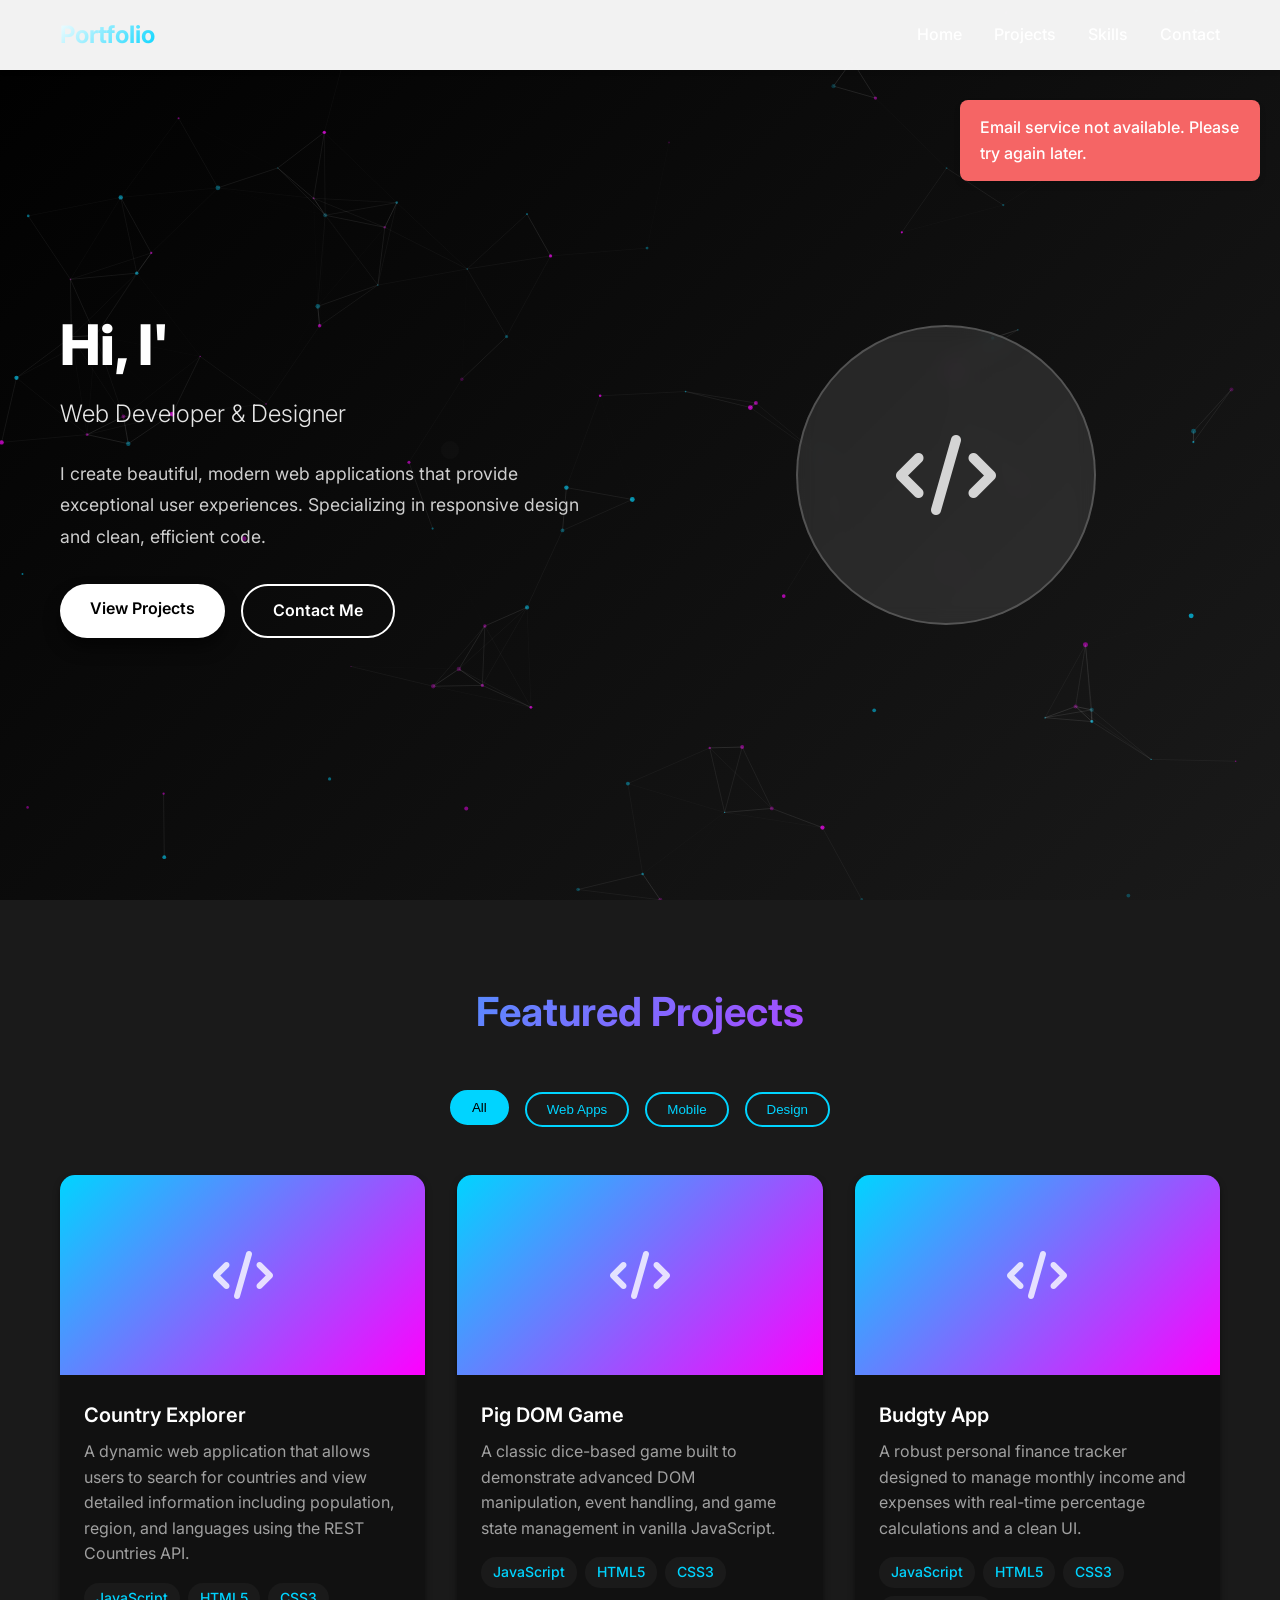
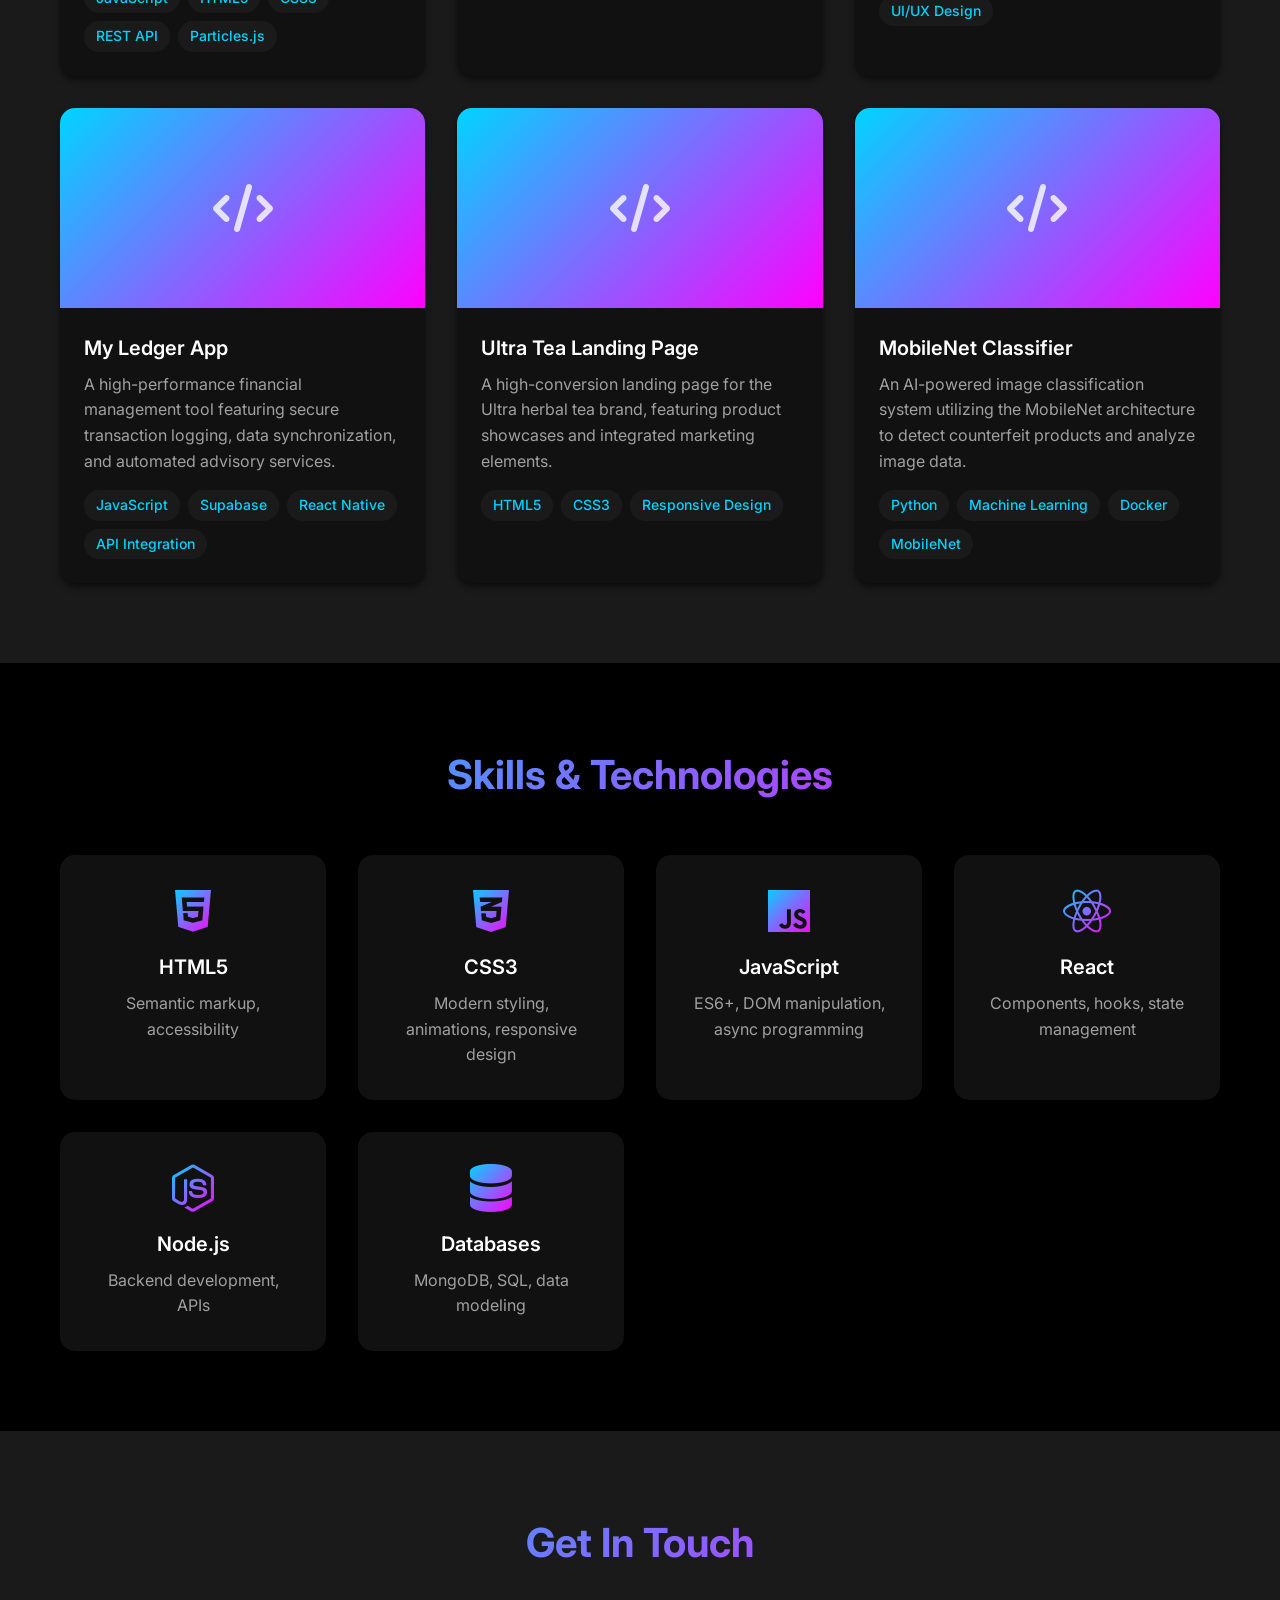
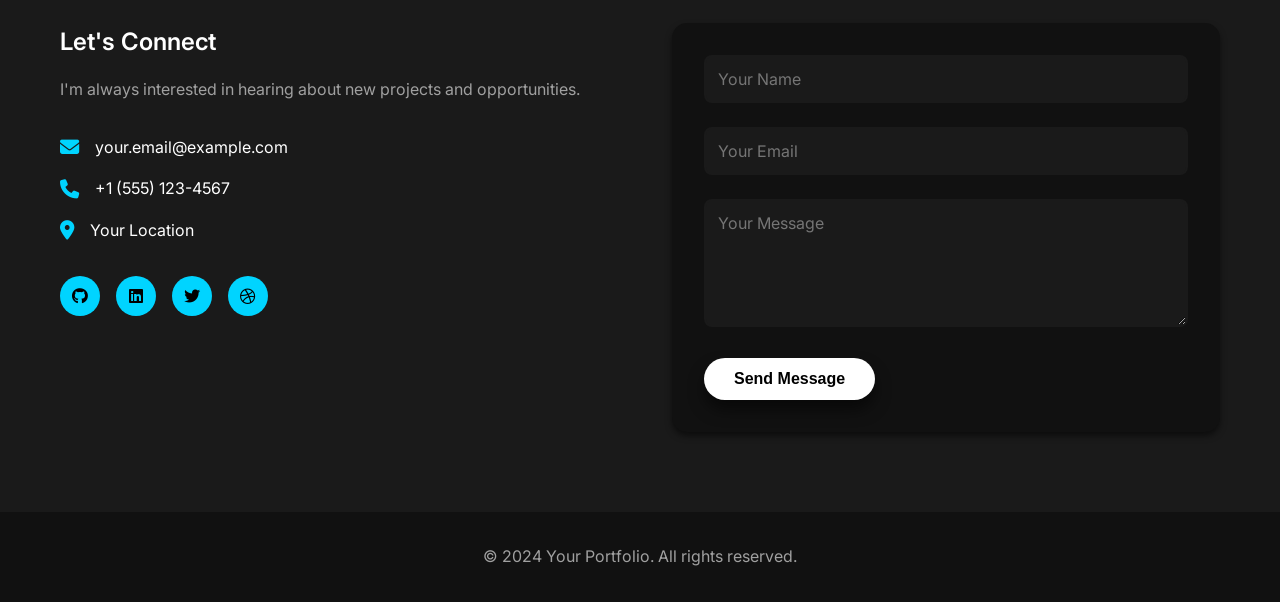
==== index.html @ 684f8b7b "Created my portfollio site" ====
<!DOCTYPE html>
<html lang="en">
<head>
    <meta charset="UTF-8">
    <meta name="viewport" content="width=device-width, initial-scale=1.0">
    <title>Portfolio - Web Developer</title>
    <link rel="stylesheet" href="styles.css">
    <link href="https://fonts.googleapis.com/css2?family=Inter:wght@300;400;500;600;700;800&display=swap" rel="stylesheet">
    <link rel="stylesheet" href="https://cdnjs.cloudflare.com/ajax/libs/font-awesome/6.4.0/css/all.min.css">
    <script type="text/javascript" src="https://cdn.jsdelivr.net/npm/@emailjs/browser@3/dist/email.min.js"></script>
</head>
<body>
    <!-- Navigation -->
    <nav class="navbar">
        <div class="nav-container">
            <div class="nav-logo">
                <h2>Portfolio</h2>
            </div>
            <ul class="nav-menu">
                <li class="nav-item">
                    <a href="#home" class="nav-link">Home</a>
                </li>
                <li class="nav-item">
                    <a href="#projects" class="nav-link">Projects</a>
                </li>
                <li class="nav-item">
                    <a href="#skills" class="nav-link">Skills</a>
                </li>
                <li class="nav-item">
                    <a href="#contact" class="nav-link">Contact</a>
                </li>
            </ul>
            <div class="nav-toggle" id="mobile-menu">
                <span class="bar"></span>
                <span class="bar"></span>
                <span class="bar"></span>
            </div>
        </div>
    </nav>

    <!-- Hero Section -->
    <section id="home" class="hero">
        <canvas id="particles-canvas"></canvas>
        <div class="hero-container">
            <div class="hero-content">
                <h1 class="hero-title">
                    Hi, I'm <span class="highlight">Your Name</span>
                </h1>
                <p class="hero-subtitle">Web Developer & Designer</p>
                <p class="hero-description">
                    I create beautiful, modern web applications that provide exceptional user experiences.
                    Specializing in responsive design and clean, efficient code.
                </p>
                <div class="hero-buttons">
                    <a href="#projects" class="btn btn-primary">View Projects</a>
                    <a href="#contact" class="btn btn-secondary">Contact Me</a>
                </div>
            </div>
            <div class="hero-image">
                <div class="hero-image-placeholder">
                    <i class="fas fa-code"></i>
                </div>
            </div>
        </div>
    </section>

    <!-- Projects Section -->
    <section id="projects" class="projects">
        <div class="container">
            <h2 class="section-title">Featured Projects</h2>
            <div class="project-filters">
                <button class="filter-btn active" data-filter="all">All</button>
                <button class="filter-btn" data-filter="web">Web Apps</button>
                <button class="filter-btn" data-filter="mobile">Mobile</button>
                <button class="filter-btn" data-filter="design">Design</button>
            </div>
            <div class="projects-grid" id="projects-grid">
                <!-- Projects will be dynamically added here -->
            </div>
        </div>
    </section>

    <!-- Skills Section -->
    <section id="skills" class="skills">
        <div class="container">
            <h2 class="section-title">Skills & Technologies</h2>
            <div class="skills-grid">
                <div class="skill-card">
                    <i class="fab fa-html5"></i>
                    <h3>HTML5</h3>
                    <p>Semantic markup, accessibility</p>
                </div>
                <div class="skill-card">
                    <i class="fab fa-css3-alt"></i>
                    <h3>CSS3</h3>
                    <p>Modern styling, animations, responsive design</p>
                </div>
                <div class="skill-card">
                    <i class="fab fa-js"></i>
                    <h3>JavaScript</h3>
                    <p>ES6+, DOM manipulation, async programming</p>
                </div>
                <div class="skill-card">
                    <i class="fab fa-react"></i>
                    <h3>React</h3>
                    <p>Components, hooks, state management</p>
                </div>
                <div class="skill-card">
                    <i class="fab fa-node-js"></i>
                    <h3>Node.js</h3>
                    <p>Backend development, APIs</p>
                </div>
                <div class="skill-card">
                    <i class="fas fa-database"></i>
                    <h3>Databases</h3>
                    <p>MongoDB, SQL, data modeling</p>
                </div>
            </div>
        </div>
    </section>

    <!-- Contact Section -->
    <section id="contact" class="contact">
        <div class="container">
            <h2 class="section-title">Get In Touch</h2>
            <div class="contact-content">
                <div class="contact-info">
                    <h3>Let's Connect</h3>
                    <p>I'm always interested in hearing about new projects and opportunities.</p>
                    <div class="contact-details">
                        <div class="contact-item">
                            <i class="fas fa-envelope"></i>
                            <span>your.email@example.com</span>
                        </div>
                        <div class="contact-item">
                            <i class="fas fa-phone"></i>
                            <span>+1 (555) 123-4567</span>
                        </div>
                        <div class="contact-item">
                            <i class="fas fa-map-marker-alt"></i>
                            <span>Your Location</span>
                        </div>
                    </div>
                    <div class="social-links">
                        <a href="#" class="social-link"><i class="fab fa-github"></i></a>
                        <a href="#" class="social-link"><i class="fab fa-linkedin"></i></a>
                        <a href="#" class="social-link"><i class="fab fa-twitter"></i></a>
                        <a href="#" class="social-link"><i class="fab fa-dribbble"></i></a>
                    </div>
                </div>
                <form class="contact-form" id="contact-form">
                    <div class="form-group">
                        <input type="text" id="name" name="user_name" placeholder="Your Name" required>
                    </div>
                    <div class="form-group">
                        <input type="email" id="email" name="user_email" placeholder="Your Email" required>
                    </div>
                    <div class="form-group">
                        <textarea id="message" name="message" placeholder="Your Message" rows="5" required></textarea>
                    </div>
                    <button type="submit" class="btn btn-primary">Send Message</button>
                </form>
            </div>
        </div>
    </section>

    <!-- Footer -->
    <footer class="footer">
        <div class="container">
            <p>&copy; 2024 Your Portfolio. All rights reserved.</p>
        </div>
    </footer>

    <script src="script.js"></script>
</body>
</html>
---- styles.css ----
/* Reset and Base Styles */
* {
    margin: 0;
    padding: 0;
    box-sizing: border-box;
}

:root {
    --primary-color: #ffffff;
    --secondary-color: #00d4ff;
    --accent-color: #ff00ff;
    --text-dark: #ffffff;
    --text-light: #a0a0a0;
    --bg-light: #1a1a1a;
    --bg-white: #000000;
    --bg-card: #111111;
    --shadow-sm: 0 2px 4px rgba(0,0,0,0.5);
    --shadow-md: 0 4px 6px rgba(0,0,0,0.5);
    --shadow-lg: 0 10px 15px rgba(0,0,0,0.5);
    --shadow-xl: 0 20px 25px rgba(0,0,0,0.5);
    --transition: all 0.3s cubic-bezier(0.4, 0, 0.2, 1);
}

body {
    font-family: 'Inter', sans-serif;
    line-height: 1.6;
    color: var(--text-dark);
    background-color: var(--bg-white);
    overflow-x: hidden;
}

.container {
    max-width: 1200px;
    margin: 0 auto;
    padding: 0 20px;
}

/* Navigation */
.navbar {
    position: fixed;
    top: 0;
    width: 100%;
    background: rgba(0, 0, 0, 0.95);
    backdrop-filter: blur(10px);
    z-index: 1000;
    box-shadow: var(--shadow-sm);
    transition: var(--transition);
}

.nav-container {
    max-width: 1200px;
    margin: 0 auto;
    padding: 0 20px;
    display: flex;
    justify-content: space-between;
    align-items: center;
    height: 70px;
}

.nav-logo h2 {
    background: linear-gradient(135deg, var(--primary-color), var(--secondary-color));
    -webkit-background-clip: text;
    -webkit-text-fill-color: transparent;
    background-clip: text;
    font-weight: 700;
    font-size: 1.5rem;
}

.nav-menu {
    display: flex;
    list-style: none;
    gap: 2rem;
}

.nav-link {
    text-decoration: none;
    color: var(--text-dark);
    font-weight: 500;
    transition: var(--transition);
    position: relative;
}

.nav-link::after {
    content: '';
    position: absolute;
    bottom: -5px;
    left: 0;
    width: 0;
    height: 2px;
    background: linear-gradient(135deg, var(--secondary-color), var(--accent-color));
    transition: var(--transition);
}

.nav-link:hover::after {
    width: 100%;
}

.nav-toggle {
    display: none;
    flex-direction: column;
    cursor: pointer;
}

.bar {
    width: 25px;
    height: 3px;
    background: var(--text-dark);
    margin: 3px 0;
    transition: var(--transition);
}

/* Hero Section */
.hero {
    min-height: 100vh;
    display: flex;
    align-items: center;
    padding: 100px 0 50px;
    background: linear-gradient(135deg, #000000 0%, #1a1a1a 100%);
    position: relative;
    overflow: hidden;
}

#particles-canvas {
    position: absolute;
    top: 0;
    left: 0;
    width: 100%;
    height: 100%;
    z-index: 1;
}

.hero::before {
    content: '';
    position: absolute;
    top: 0;
    left: 0;
    right: 0;
    bottom: 0;
    background: url('data:image/svg+xml,<svg xmlns="http://www.w3.org/2000/svg" viewBox="0 0 100 100"><defs><pattern id="grain" width="100" height="100" patternUnits="userSpaceOnUse"><circle cx="50" cy="50" r="1" fill="white" opacity="0.05"/></pattern></defs><rect width="100" height="100" fill="url(%23grain)"/></svg>');
    opacity: 0.3;
}

.hero-container {
    max-width: 1200px;
    margin: 0 auto;
    padding: 0 20px;
    display: grid;
    grid-template-columns: 1fr 1fr;
    gap: 4rem;
    align-items: center;
    position: relative;
    z-index: 2;
}

.hero-content {
    color: white;
}

.hero-title {
    font-size: 3.5rem;
    font-weight: 800;
    line-height: 1.2;
    margin-bottom: 1rem;
    animation: fadeInUp 0.8s ease-out;
}

.highlight {
    background: linear-gradient(135deg, var(--secondary-color), var(--accent-color));
    -webkit-background-clip: text;
    -webkit-text-fill-color: transparent;
    background-clip: text;
}

.hero-subtitle {
    font-size: 1.5rem;
    font-weight: 300;
    margin-bottom: 1.5rem;
    opacity: 0.9;
    animation: fadeInUp 0.8s ease-out 0.2s backwards;
}

.hero-description {
    font-size: 1.1rem;
    margin-bottom: 2rem;
    opacity: 0.8;
    line-height: 1.8;
    animation: fadeInUp 0.8s ease-out 0.4s backwards;
}

.hero-buttons {
    display: flex;
    gap: 1rem;
    animation: fadeInUp 0.8s ease-out 0.6s backwards;
}

.hero-image {
    display: flex;
    justify-content: center;
    align-items: center;
    animation: fadeInRight 0.8s ease-out 0.4s backwards;
}

.hero-image-placeholder {
    width: 300px;
    height: 300px;
    background: rgba(255, 255, 255, 0.1);
    border-radius: 50%;
    display: flex;
    align-items: center;
    justify-content: center;
    backdrop-filter: blur(10px);
    border: 2px solid rgba(255, 255, 255, 0.2);
}

.hero-image-placeholder i {
    font-size: 5rem;
    color: white;
    opacity: 0.8;
}

/* Buttons */
.btn {
    display: inline-block;
    padding: 12px 30px;
    text-decoration: none;
    border-radius: 50px;
    font-weight: 600;
    transition: var(--transition);
    cursor: pointer;
    border: none;
    font-size: 1rem;
}

.btn-primary {
    background: var(--primary-color);
    color: var(--bg-white);
    box-shadow: var(--shadow-lg);
}

.btn-primary:hover {
    transform: translateY(-2px);
    box-shadow: var(--shadow-xl);
}

.btn-secondary {
    background: transparent;
    color: var(--text-dark);
    border: 2px solid var(--text-dark);
}

.btn-secondary:hover {
    background: var(--text-dark);
    color: var(--bg-white);
    transform: translateY(-2px);
}

/* Section Styles */
section {
    padding: 80px 0;
}

.section-title {
    text-align: center;
    font-size: 2.5rem;
    font-weight: 700;
    margin-bottom: 3rem;
    background: linear-gradient(135deg, var(--secondary-color), var(--accent-color));
    -webkit-background-clip: text;
    -webkit-text-fill-color: transparent;
    background-clip: text;
}

/* Projects Section */
.projects {
    background: var(--bg-light);
}

.project-filters {
    display: flex;
    justify-content: center;
    gap: 1rem;
    margin-bottom: 3rem;
    flex-wrap: wrap;
}

.filter-btn {
    padding: 8px 20px;
    border: 2px solid var(--secondary-color);
    background: transparent;
    color: var(--secondary-color);
    border-radius: 25px;
    cursor: pointer;
    transition: var(--transition);
    font-weight: 500;
}

.filter-btn.active,
.filter-btn:hover {
    background: var(--secondary-color);
    color: var(--bg-white);
    transform: translateY(-2px);
}

.projects-grid {
    display: grid;
    grid-template-columns: repeat(auto-fit, minmax(350px, 1fr));
    gap: 2rem;
}

.project-card {
    background: var(--bg-card);
    border-radius: 15px;
    overflow: hidden;
    box-shadow: var(--shadow-md);
    transition: var(--transition);
    cursor: pointer;
    opacity: 0;
    transform: translateY(20px);
    animation: fadeInUp 0.6s ease-out forwards;
}

.project-card:hover {
    transform: translateY(-10px);
    box-shadow: var(--shadow-xl);
}

.project-image {
    height: 200px;
    background: linear-gradient(135deg, var(--secondary-color), var(--accent-color));
    display: flex;
    align-items: center;
    justify-content: center;
    position: relative;
    overflow: hidden;
}

.project-image img {
    width: 100%;
    height: 100%;
    object-fit: cover;
}

.project-image-placeholder {
    color: white;
    font-size: 3rem;
    opacity: 0.8;
}

.project-overlay {
    position: absolute;
    top: 0;
    left: 0;
    right: 0;
    bottom: 0;
    background: rgba(0, 0, 0, 0.7);
    display: flex;
    align-items: center;
    justify-content: center;
    opacity: 0;
    transition: var(--transition);
}

.project-card:hover .project-overlay {
    opacity: 1;
}

.project-links {
    display: flex;
    gap: 1rem;
}

.project-link {
    width: 40px;
    height: 40px;
    background: var(--primary-color);
    border-radius: 50%;
    display: flex;
    align-items: center;
    justify-content: center;
    color: var(--bg-white);
    text-decoration: none;
    transition: var(--transition);
}

.project-link:hover {
    transform: scale(1.1);
}

.project-info {
    padding: 1.5rem;
}

.project-title {
    font-size: 1.25rem;
    font-weight: 600;
    margin-bottom: 0.5rem;
    color: var(--text-dark);
}

.project-description {
    color: var(--text-light);
    margin-bottom: 1rem;
    line-height: 1.6;
}

.project-tech {
    display: flex;
    flex-wrap: wrap;
    gap: 0.5rem;
}

.tech-tag {
    background: var(--bg-light);
    color: var(--secondary-color);
    padding: 4px 12px;
    border-radius: 15px;
    font-size: 0.875rem;
    font-weight: 500;
}

/* Skills Section */
.skills-grid {
    display: grid;
    grid-template-columns: repeat(auto-fit, minmax(250px, 1fr));
    gap: 2rem;
}

.skill-card {
    background: var(--bg-card);
    padding: 2rem;
    border-radius: 15px;
    text-align: center;
    box-shadow: var(--shadow-md);
    transition: var(--transition);
    opacity: 0;
    transform: translateY(20px);
    animation: fadeInUp 0.6s ease-out forwards;
}

.skill-card:hover {
    transform: translateY(-10px);
    box-shadow: var(--shadow-xl);
}

.skill-card i {
    font-size: 3rem;
    background: linear-gradient(135deg, var(--secondary-color), var(--accent-color));
    -webkit-background-clip: text;
    -webkit-text-fill-color: transparent;
    background-clip: text;
    margin-bottom: 1rem;
}

.skill-card h3 {
    font-size: 1.25rem;
    font-weight: 600;
    margin-bottom: 0.5rem;
    color: var(--text-dark);
}

.skill-card p {
    color: var(--text-light);
    line-height: 1.6;
}

/* Contact Section */
.contact {
    background: var(--bg-light);
}

.contact-content {
    display: grid;
    grid-template-columns: 1fr 1fr;
    gap: 4rem;
    align-items: start;
}

.contact-info h3 {
    font-size: 1.5rem;
    font-weight: 600;
    margin-bottom: 1rem;
    color: var(--text-dark);
}

.contact-info p {
    color: var(--text-light);
    margin-bottom: 2rem;
    line-height: 1.6;
}

.contact-details {
    margin-bottom: 2rem;
}

.contact-item {
    display: flex;
    align-items: center;
    gap: 1rem;
    margin-bottom: 1rem;
    color: var(--text-dark);
}

.contact-item i {
    color: var(--secondary-color);
    font-size: 1.2rem;
}

.social-links {
    display: flex;
    gap: 1rem;
}

.social-link {
    width: 40px;
    height: 40px;
    background: var(--secondary-color);
    color: var(--bg-white);
    border-radius: 50%;
    display: flex;
    align-items: center;
    justify-content: center;
    text-decoration: none;
    transition: var(--transition);
}

.social-link:hover {
    background: var(--accent-color);
    transform: translateY(-3px);
}

.contact-form {
    background: var(--bg-card);
    padding: 2rem;
    border-radius: 15px;
    box-shadow: var(--shadow-md);
}

.form-group {
    margin-bottom: 1.5rem;
}

.form-group input,
.form-group textarea {
    width: 100%;
    padding: 12px;
    border: 2px solid var(--bg-light);
    border-radius: 8px;
    font-family: inherit;
    font-size: 1rem;
    transition: var(--transition);
    background: var(--bg-light);
    color: var(--text-dark);
}

.form-group input:focus,
.form-group textarea:focus {
    outline: none;
    border-color: var(--secondary-color);
}

.form-group textarea {
    resize: vertical;
    min-height: 120px;
}

/* Footer */
.footer {
    background: var(--bg-card);
    color: var(--text-light);
    text-align: center;
    padding: 2rem 0;
}

/* Animations */
@keyframes fadeInUp {
    from {
        opacity: 0;
        transform: translateY(30px);
    }
    to {
        opacity: 1;
        transform: translateY(0);
    }
}

@keyframes fadeInRight {
    from {
        opacity: 0;
        transform: translateX(30px);
    }
    to {
        opacity: 1;
        transform: translateX(0);
    }
}

/* Scroll animation classes */
.animate-on-scroll {
    opacity: 0;
    transform: translateY(20px);
    transition: opacity 0.6s ease, transform 0.6s ease;
}

.animate-on-scroll.animate-visible {
    opacity: 1;
    transform: translateY(0);
}

.project-card.animate-on-scroll {
    animation: none;
}

.project-card.animate-on-scroll.animate-visible {
    animation: fadeInUp 0.6s ease-out forwards;
}

.skill-card.animate-on-scroll {
    animation: none;
}

.skill-card.animate-on-scroll.animate-visible {
    animation: fadeInUp 0.6s ease-out forwards;
}

/* Responsive Design */
@media (max-width: 768px) {
    .nav-menu {
        position: fixed;
        left: -100%;
        top: 70px;
        flex-direction: column;
        background-color: white;
        width: 100%;
        text-align: center;
        transition: 0.3s;
        box-shadow: var(--shadow-lg);
        padding: 2rem 0;
    }

    .nav-menu.active {
        left: 0;
    }

    .nav-toggle {
        display: flex;
    }

    .nav-toggle.active .bar:nth-child(2) {
        opacity: 0;
    }

    .nav-toggle.active .bar:nth-child(1) {
        transform: translateY(8px) rotate(45deg);
    }

    .nav-toggle.active .bar:nth-child(3) {
        transform: translateY(-8px) rotate(-45deg);
    }

    .hero-container {
        grid-template-columns: 1fr;
        text-align: center;
        gap: 2rem;
    }

    .hero-title {
        font-size: 2.5rem;
    }

    .hero-buttons {
        justify-content: center;
        flex-wrap: wrap;
    }

    .hero-image-placeholder {
        width: 200px;
        height: 200px;
    }

    .contact-content {
        grid-template-columns: 1fr;
        gap: 2rem;
    }

    .projects-grid {
        grid-template-columns: 1fr;
    }

    .skills-grid {
        grid-template-columns: repeat(auto-fit, minmax(200px, 1fr));
        gap: 1rem;
    }

    .section-title {
        font-size: 2rem;
    }
}

@media (max-width: 480px) {
    .container {
        padding: 0 15px;
    }

    .hero-title {
        font-size: 2rem;
    }

    .hero-subtitle {
        font-size: 1.2rem;
    }

    .hero-description {
        font-size: 1rem;
    }

    .btn {
        padding: 10px 20px;
        font-size: 0.9rem;
    }

    .project-filters {
        gap: 0.5rem;
    }

    .filter-btn {
        padding: 6px 15px;
        font-size: 0.9rem;
    }

    .skill-card {
        padding: 1.5rem;
    }

    .contact-form {
        padding: 1.5rem;
    }
}
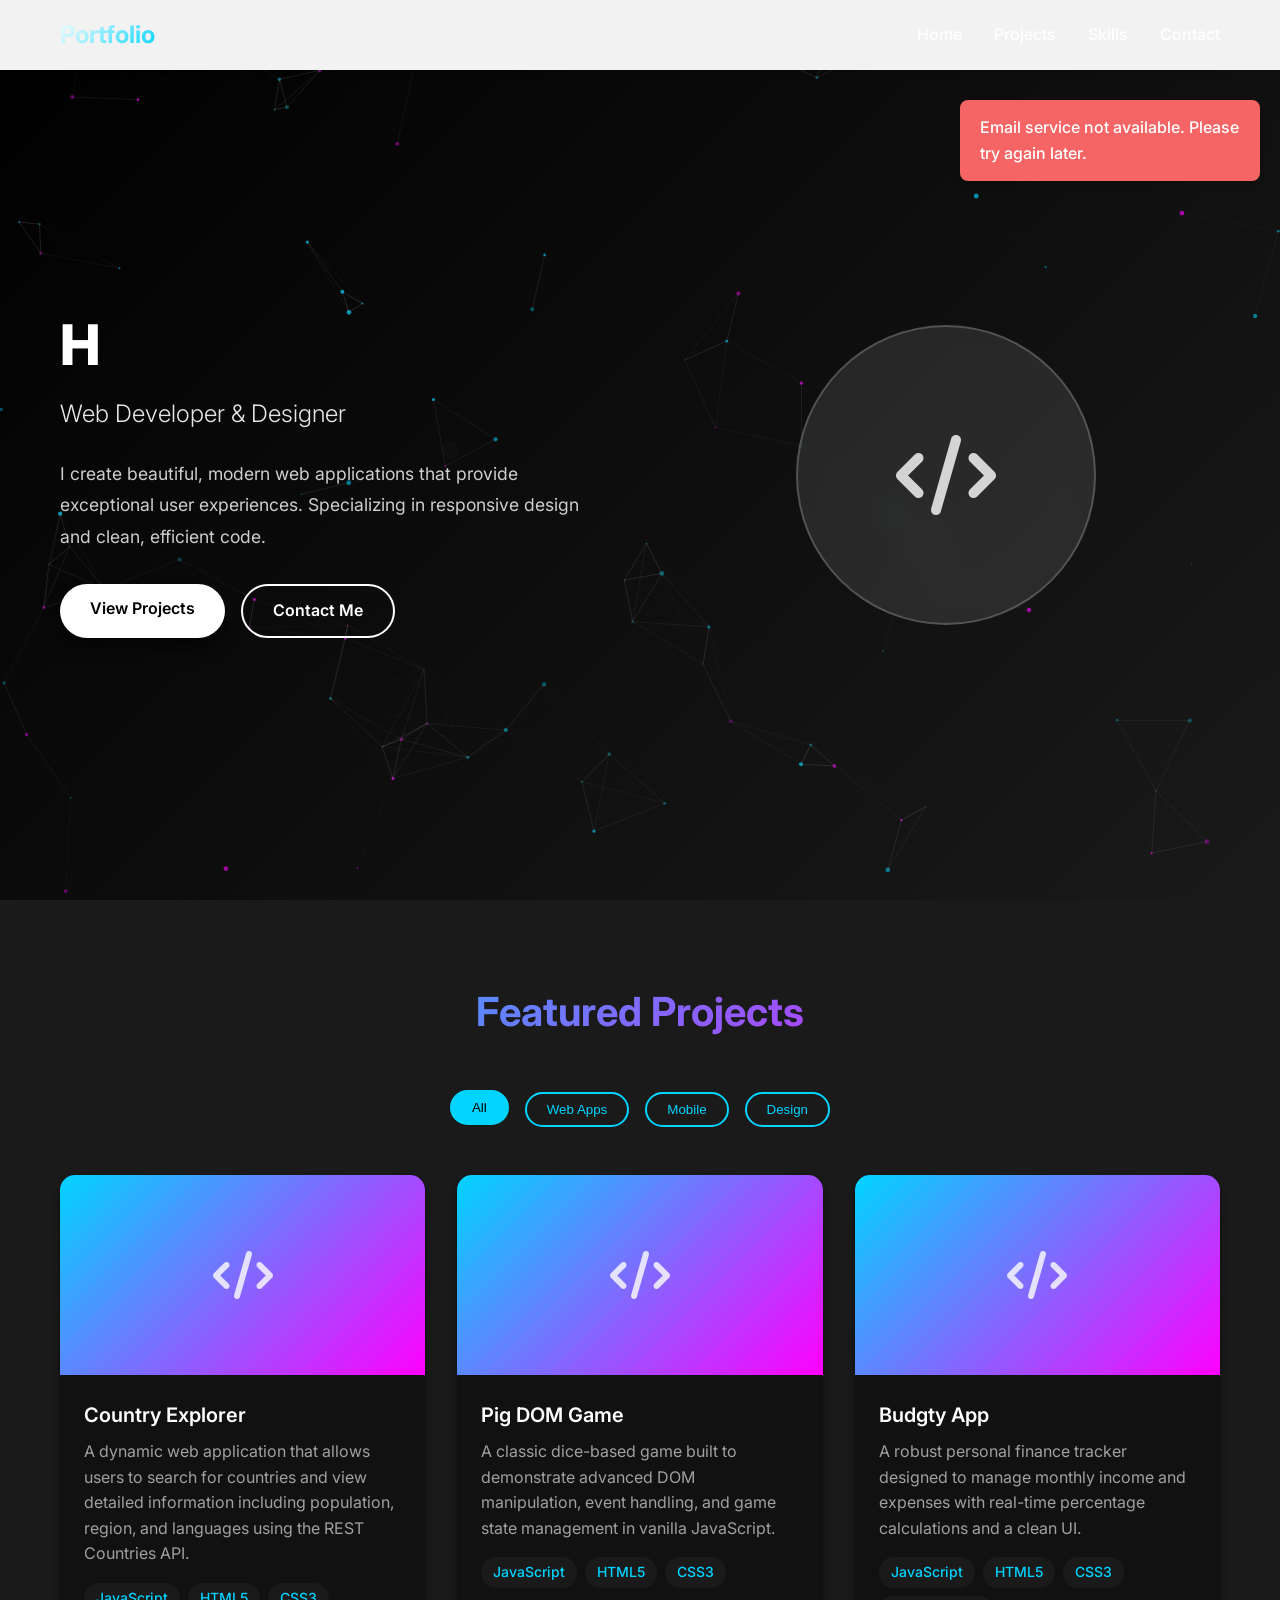
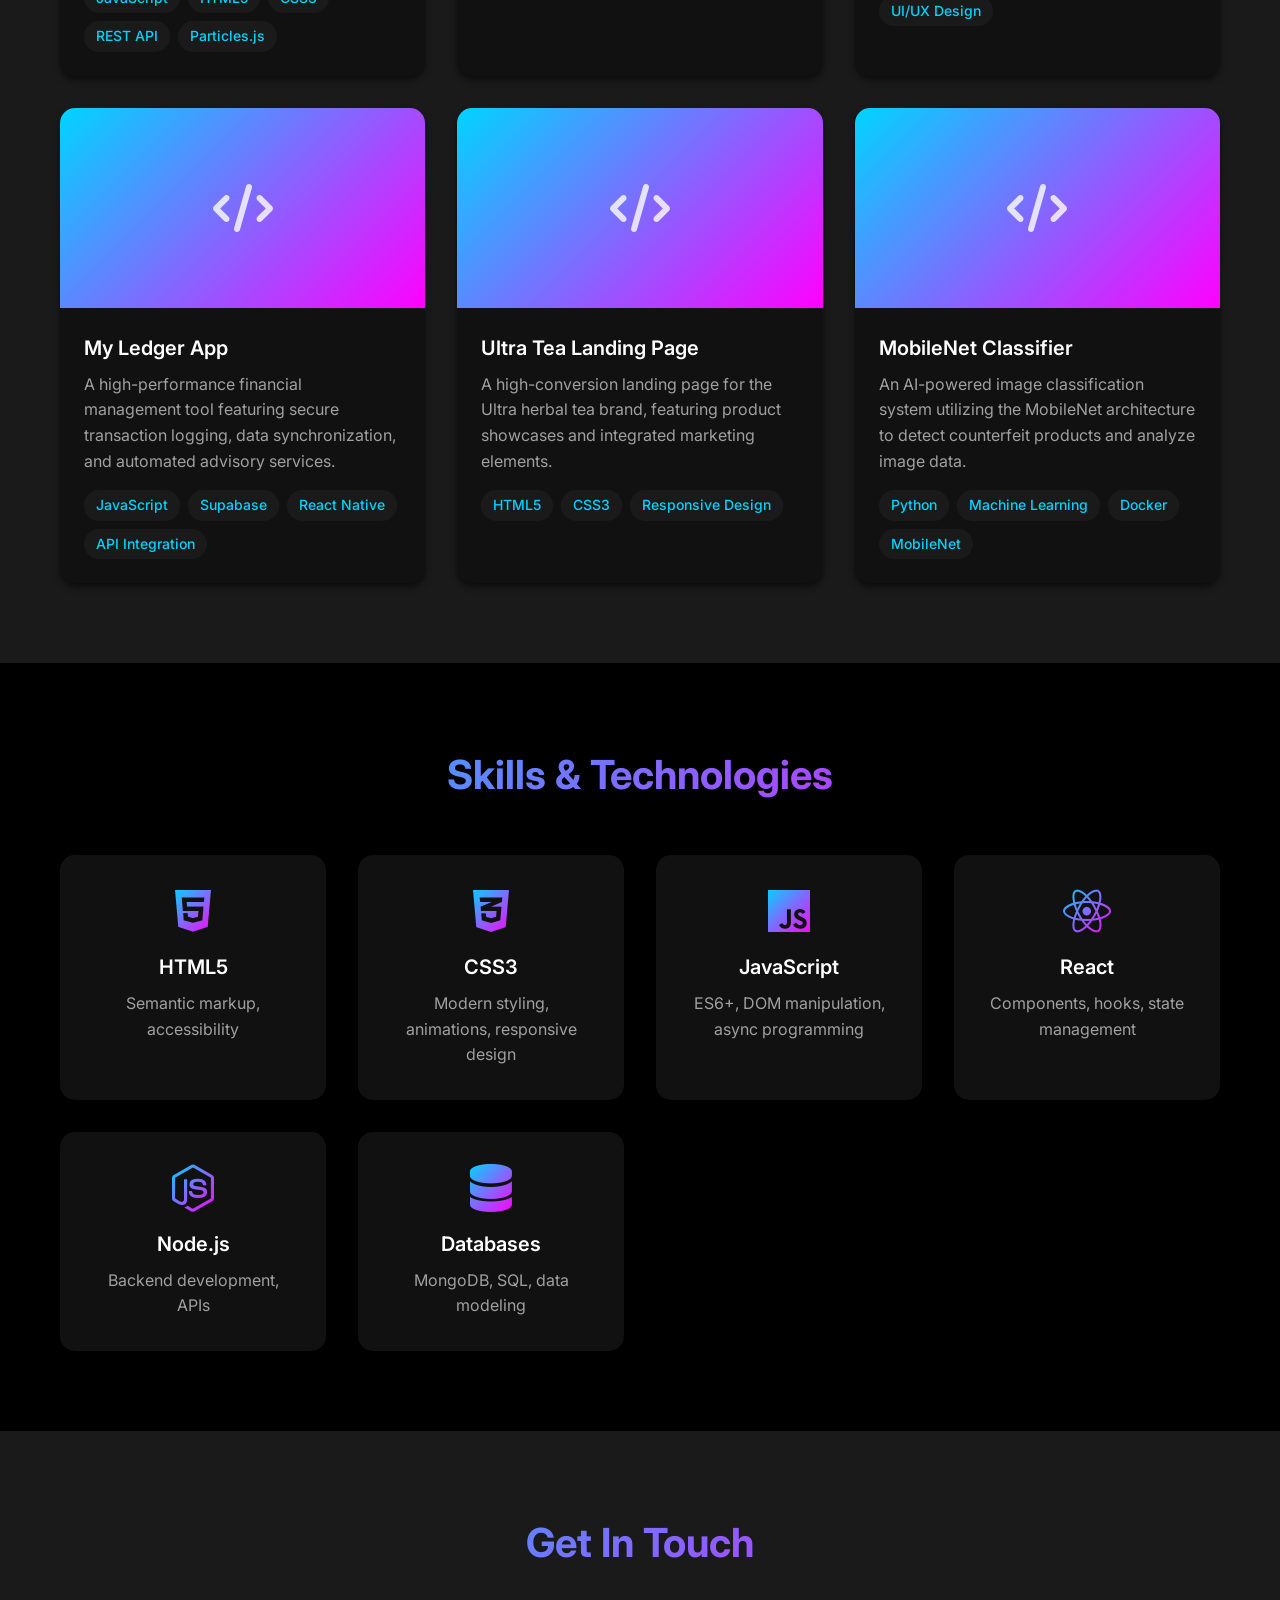
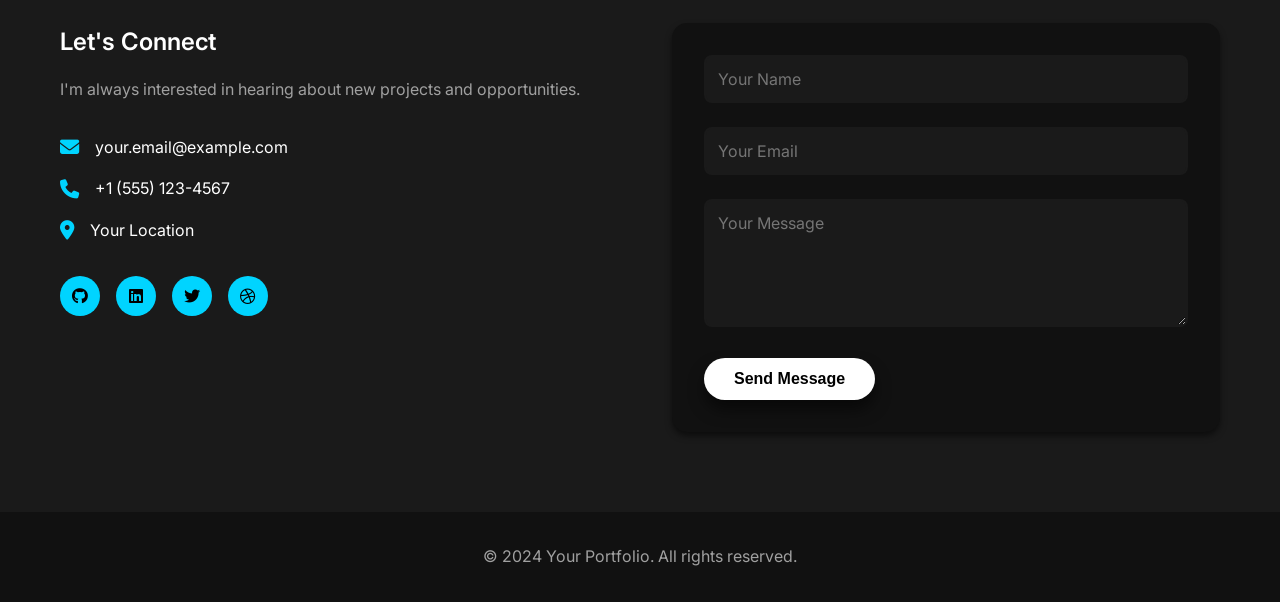
==== commit 23cd6c1b: "Changes" ====
--- a/index.html
+++ b/index.html
@@ -44,7 +44,7 @@
         <div class="hero-container">
             <div class="hero-content">
                 <h1 class="hero-title">
-                    Hi, I'm <span class="highlight">Your Name</span>
+                    Hi, I'm <span class="highlight">Amram Zakaria Gadzama</span>
                 </h1>
                 <p class="hero-subtitle">Web Developer & Designer</p>
                 <p class="hero-description">
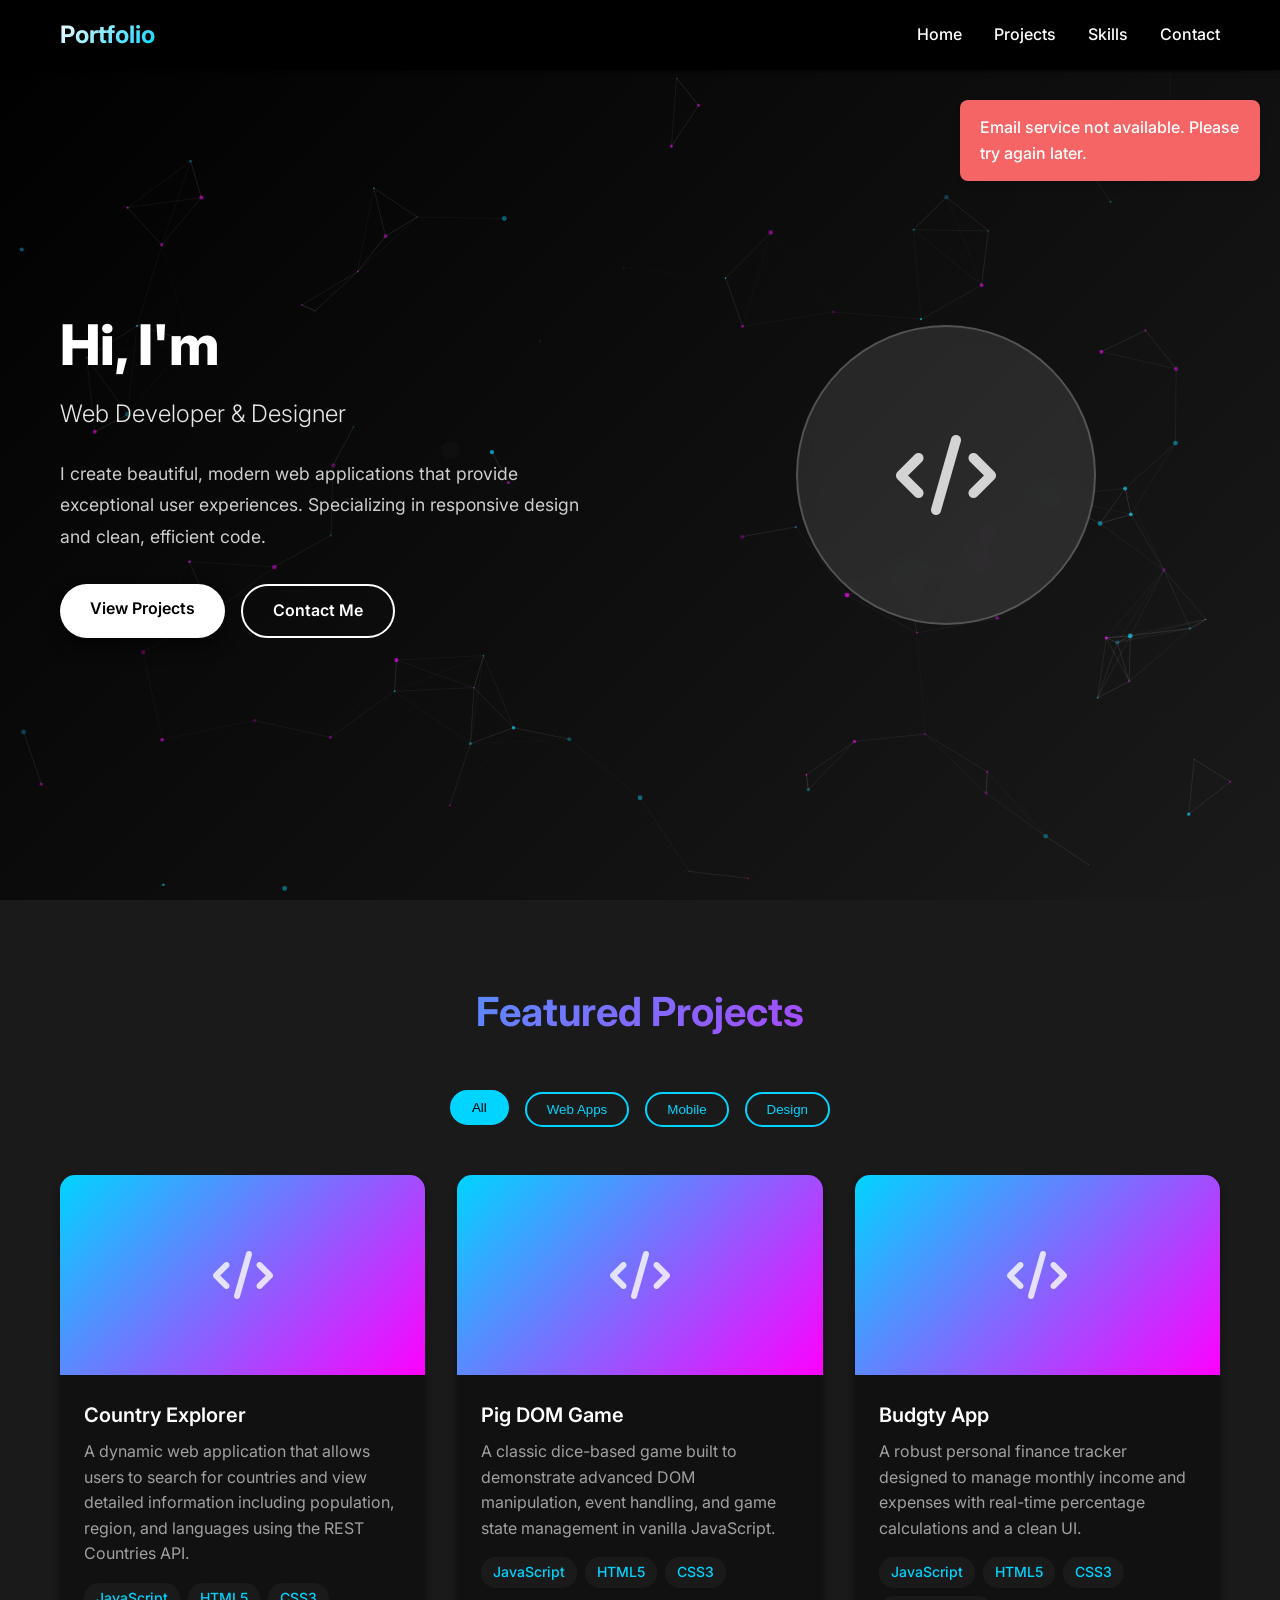
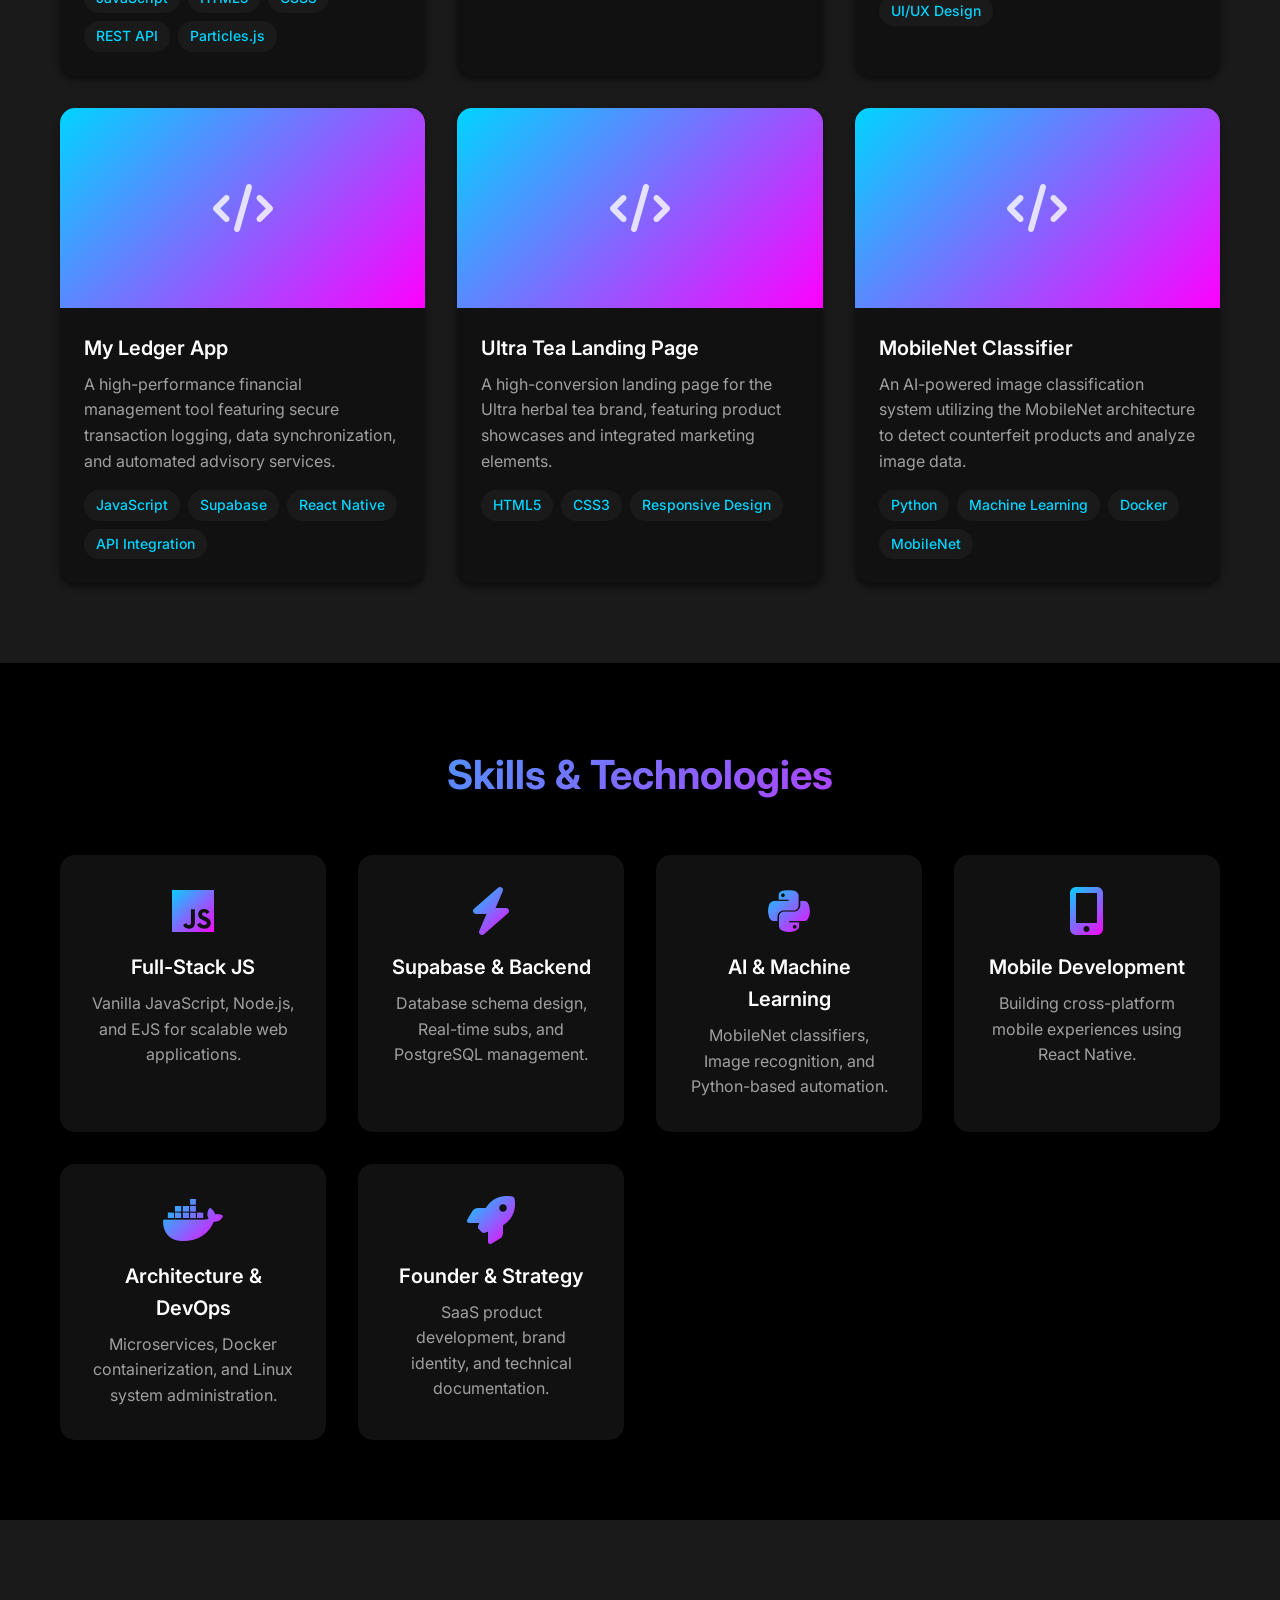
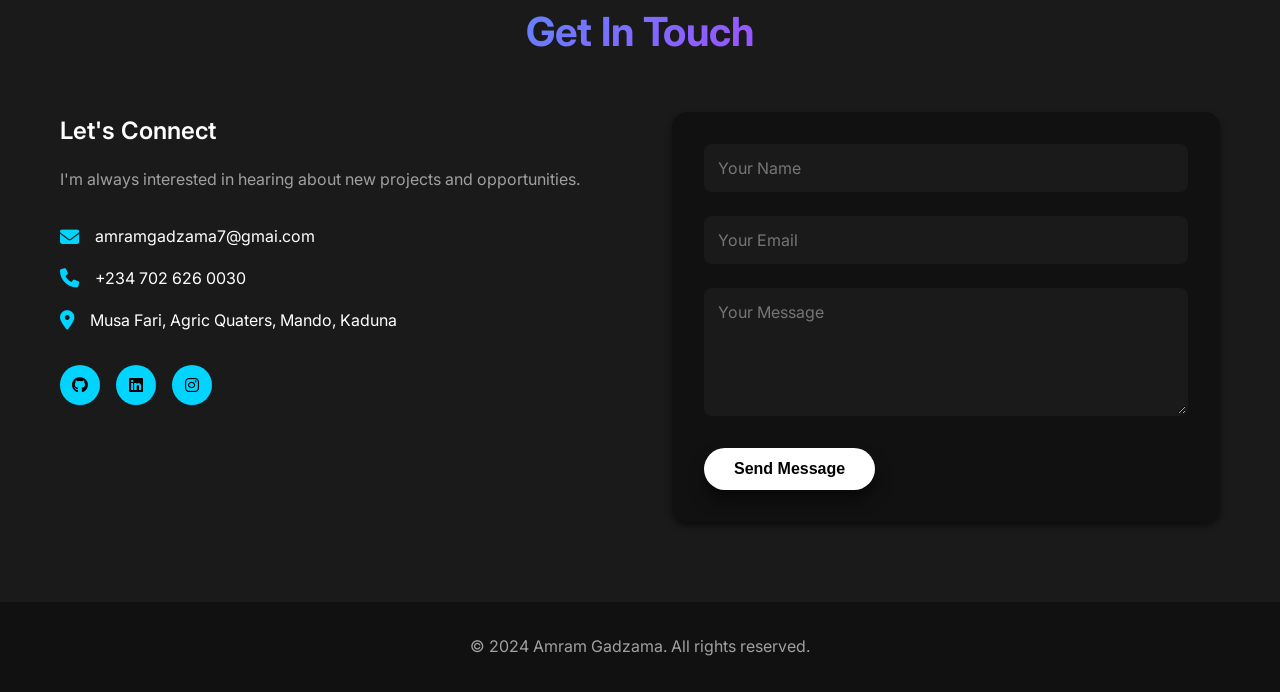
==== commit 29f8f1cf: "changes" ====
--- a/index.html
+++ b/index.html
@@ -82,42 +82,53 @@
 
     <!-- Skills Section -->
     <section id="skills" class="skills">
-        <div class="container">
-            <h2 class="section-title">Skills & Technologies</h2>
-            <div class="skills-grid">
-                <div class="skill-card">
-                    <i class="fab fa-html5"></i>
-                    <h3>HTML5</h3>
-                    <p>Semantic markup, accessibility</p>
-                </div>
-                <div class="skill-card">
-                    <i class="fab fa-css3-alt"></i>
-                    <h3>CSS3</h3>
-                    <p>Modern styling, animations, responsive design</p>
-                </div>
-                <div class="skill-card">
-                    <i class="fab fa-js"></i>
-                    <h3>JavaScript</h3>
-                    <p>ES6+, DOM manipulation, async programming</p>
-                </div>
-                <div class="skill-card">
-                    <i class="fab fa-react"></i>
-                    <h3>React</h3>
-                    <p>Components, hooks, state management</p>
-                </div>
-                <div class="skill-card">
-                    <i class="fab fa-node-js"></i>
-                    <h3>Node.js</h3>
-                    <p>Backend development, APIs</p>
-                </div>
-                <div class="skill-card">
-                    <i class="fas fa-database"></i>
-                    <h3>Databases</h3>
-                    <p>MongoDB, SQL, data modeling</p>
-                </div>
+    <div class="container">
+        <h2 class="section-title">Skills & Technologies</h2>
+        <div class="skills-grid">
+            <!-- Full Stack Development -->
+            <div class="skill-card">
+                <i class="fab fa-js"></i>
+                <h3>Full-Stack JS</h3>
+                <p>Vanilla JavaScript, Node.js, and EJS for scalable web applications.</p>
+            </div>
+            
+            <!-- Backend & Database -->
+            <div class="skill-card">
+                <i class="fas fa-bolt"></i>
+                <h3>Supabase & Backend</h3>
+                <p>Database schema design, Real-time subs, and PostgreSQL management.</p>
+            </div>
+
+            <!-- AI & Python -->
+            <div class="skill-card">
+                <i class="fab fa-python"></i>
+                <h3>AI & Machine Learning</h3>
+                <p>MobileNet classifiers, Image recognition, and Python-based automation.</p>
+            </div>
+
+            <!-- Mobile Development -->
+            <div class="skill-card">
+                <i class="fas fa-mobile-alt"></i>
+                <h3>Mobile Development</h3>
+                <p>Building cross-platform mobile experiences using React Native.</p>
+            </div>
+
+            <!-- DevOps & Architecture -->
+            <div class="skill-card">
+                <i class="fab fa-docker"></i>
+                <h3>Architecture & DevOps</h3>
+                <p>Microservices, Docker containerization, and Linux system administration.</p>
+            </div>
+
+            <!-- Strategy & Leadership -->
+            <div class="skill-card">
+                <i class="fas fa-rocket"></i>
+                <h3>Founder & Strategy</h3>
+                <p>SaaS product development, brand identity, and technical documentation.</p>
             </div>
         </div>
-    </section>
+    </div>
+</section>
 
     <!-- Contact Section -->
     <section id="contact" class="contact">
@@ -130,22 +141,22 @@
                     <div class="contact-details">
                         <div class="contact-item">
                             <i class="fas fa-envelope"></i>
-                            <span>your.email@example.com</span>
+                            <span>amramgadzama7@gmai.com</span>
                         </div>
                         <div class="contact-item">
                             <i class="fas fa-phone"></i>
-                            <span>+1 (555) 123-4567</span>
+                            <span>+234 702 626 0030</span>
                         </div>
                         <div class="contact-item">
                             <i class="fas fa-map-marker-alt"></i>
-                            <span>Your Location</span>
+                            <span>Musa Fari, Agric Quaters, Mando, Kaduna</span>
                         </div>
                     </div>
                     <div class="social-links">
-                        <a href="#" class="social-link"><i class="fab fa-github"></i></a>
-                        <a href="#" class="social-link"><i class="fab fa-linkedin"></i></a>
-                        <a href="#" class="social-link"><i class="fab fa-twitter"></i></a>
-                        <a href="#" class="social-link"><i class="fab fa-dribbble"></i></a>
+                        <a href="github.com/Pepsiboy24" class="social-link"><i class="fab fa-github"></i></a>
+                        <a href="https://www.linkedin.com/in/amram-gadzama-034332369?utm_source=share&utm_campaign=share_via&utm_content=profile&utm_medium=android_app" class="social-link"><i class="fab fa-linkedin"></i></a>
+                        <!-- <a href="#" class="social-link"><i class="fab fa-twitter"></i></a> -->
+                        <a href="https://www.instagram.com/g_a_d_z_a_m_a" class="social-link"><i class="fab fa-instagram"></i></a>
                     </div>
                 </div>
                 <form class="contact-form" id="contact-form">
@@ -167,7 +178,7 @@
     <!-- Footer -->
     <footer class="footer">
         <div class="container">
-            <p>&copy; 2024 Your Portfolio. All rights reserved.</p>
+            <p>&copy; 2024 Amram Gadzama. All rights reserved.</p>
         </div>
     </footer>
 
--- a/styles.css
+++ b/styles.css
@@ -594,32 +594,47 @@
     }
 }
 
-/* Scroll animation classes */
+/* Scroll animation classes - Optimized for performance */
 .animate-on-scroll {
     opacity: 0;
     transform: translateY(20px);
-    transition: opacity 0.6s ease, transform 0.6s ease;
+    transition: opacity 0.6s cubic-bezier(0.4, 0, 0.2, 1), 
+                transform 0.6s cubic-bezier(0.4, 0, 0.2, 1);
+    will-change: opacity, transform;
 }
 
 .animate-on-scroll.animate-visible {
     opacity: 1;
     transform: translateY(0);
+    will-change: auto;
 }
 
 .project-card.animate-on-scroll {
     animation: none;
+    backface-visibility: hidden;
+    perspective: 1000px;
 }
 
 .project-card.animate-on-scroll.animate-visible {
-    animation: fadeInUp 0.6s ease-out forwards;
+    animation: fadeInUp 0.6s cubic-bezier(0.4, 0, 0.2, 1) forwards;
 }
 
 .skill-card.animate-on-scroll {
     animation: none;
+    backface-visibility: hidden;
+    perspective: 1000px;
 }
 
 .skill-card.animate-on-scroll.animate-visible {
-    animation: fadeInUp 0.6s ease-out forwards;
+    animation: fadeInUp 0.6s cubic-bezier(0.4, 0, 0.2, 1) forwards;
+}
+
+/* Hardware acceleration for smooth scroll animations */
+.project-card,
+.skill-card {
+    backface-visibility: hidden;
+    perspective: 1000px;
+    transform: translateZ(0);
 }
 
 /* Responsive Design */
